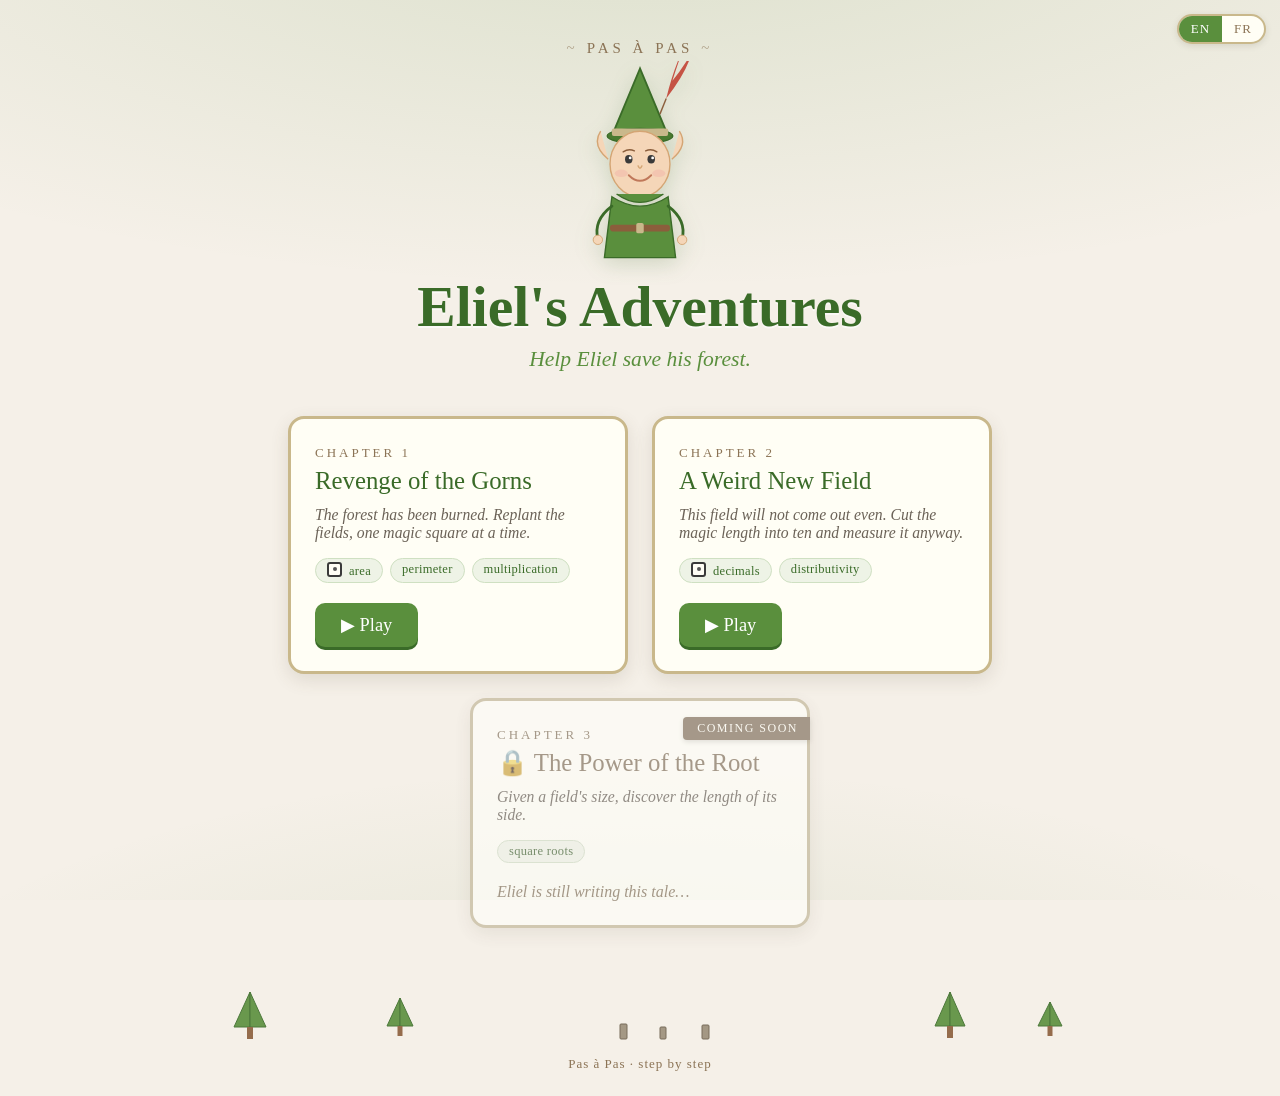
==== index.html @ 3725cdff "Chapter 2 "A Weird New Field" — deploy, and unlock it on the landing page New DEPLOY/chapter2/ with " ====
<!DOCTYPE html>
<html lang="en">
<head>
<meta charset="UTF-8">
<meta name="viewport" content="width=device-width, initial-scale=1.0">
<title>Eliel's Adventures — Pas à Pas</title>
<style>
  :root {
    --parchment: #f5f0e8;
    --cream: #fffef5;
    --forest: #5a8f3d;
    --forest-dark: #3a6b28;
    --wood: #8b7355;
    --wood-light: #c9b88b;
    --ink: #3a3a3a;
    --gorn-red: #c0392b;
  }

  * { box-sizing: border-box; margin: 0; padding: 0; }

  html, body { min-height: 100%; }

  body {
    font-family: 'Georgia', serif;
    color: var(--ink);
    background:
      radial-gradient(ellipse 120% 60% at 50% -10%, rgba(90,143,61,0.16), transparent 70%),
      radial-gradient(ellipse 90% 50% at 50% 120%, rgba(90,143,61,0.12), transparent 70%),
      var(--parchment);
    background-attachment: fixed;
    display: flex;
    flex-direction: column;
    align-items: center;
    padding: 40px 20px 0;
    min-height: 100vh;
  }

  /* ---------- Language toggle ---------- */
  .lang-toggle {
    position: fixed;
    top: 14px; right: 14px;
    display: flex;
    border: 2px solid var(--wood-light);
    border-radius: 999px;
    overflow: hidden;
    background: var(--cream);
    box-shadow: 0 2px 6px rgba(90,80,60,0.15);
    font-size: 13px;
    letter-spacing: 1px;
    z-index: 10;
  }
  .lang-toggle button {
    font-family: 'Georgia', serif;
    font-size: 13px;
    letter-spacing: 1px;
    border: none;
    background: transparent;
    color: var(--wood);
    padding: 5px 12px;
    cursor: pointer;
  }
  .lang-toggle button.active { background: var(--forest); color: #fff; }

  /* ---------- Hero ---------- */
  .hero {
    text-align: center;
    max-width: 640px;
    animation: rise 0.7s ease-out both;
  }

  .wordmark {
    font-size: 15px;
    letter-spacing: 4px;
    text-transform: uppercase;
    color: var(--wood);
    margin-bottom: 4px;
  }
  .wordmark::before, .wordmark::after { content: "~"; opacity: 0.6; margin: 0 8px; }

  .hero svg { width: 150px; height: auto; filter: drop-shadow(0 6px 10px rgba(58,107,40,0.18)); }

  .hero-title {
    font-size: clamp(2.3rem, 8vw, 3.6rem);
    color: var(--forest-dark);
    line-height: 1.05;
    margin: 6px 0 10px;
    text-shadow: 0 2px 0 rgba(255,255,255,0.6);
  }

  .subtitle {
    font-size: clamp(1.05rem, 3.5vw, 1.35rem);
    font-style: italic;
    color: var(--forest);
  }

  /* ---------- Quest cards ---------- */
  .quests {
    display: flex;
    flex-wrap: wrap;
    gap: 24px;
    justify-content: center;
    margin: 44px 0;
    width: 100%;
    max-width: 780px;
    animation: rise 0.7s ease-out 0.15s both;
  }

  .card {
    position: relative;
    width: 340px;
    max-width: 100%;
    background: var(--cream);
    border: 3px solid var(--wood-light);
    border-radius: 16px;
    padding: 26px 24px 24px;
    box-shadow: 0 6px 18px rgba(90,80,60,0.14);
    text-decoration: none;
    color: inherit;
    display: flex;
    flex-direction: column;
    transition: transform 0.18s ease, box-shadow 0.18s ease, border-color 0.18s ease;
  }

  .card.playable:hover, .card.playable:focus-visible {
    transform: translateY(-6px);
    box-shadow: 0 14px 30px rgba(58,107,40,0.22);
    border-color: var(--forest);
    outline: none;
  }

  .eyebrow {
    font-size: 13px;
    letter-spacing: 3px;
    text-transform: uppercase;
    color: var(--wood);
    margin-bottom: 6px;
  }

  .card-title { font-size: 1.55rem; color: var(--forest-dark); line-height: 1.15; }
  .card-flavor { font-size: 0.98rem; color: #6b6257; font-style: italic; margin: 10px 0 16px; }

  .tags { display: flex; flex-wrap: wrap; gap: 7px; margin-bottom: 20px; }
  .tag {
    font-size: 12.5px;
    letter-spacing: 0.3px;
    color: var(--forest-dark);
    background: #eef3e6;
    border: 1px solid #cfe0c2;
    border-radius: 999px;
    padding: 3px 11px;
  }

  .play-btn {
    margin-top: auto;
    align-self: flex-start;
    background: var(--forest);
    color: #fff;
    font-family: 'Georgia', serif;
    font-size: 1.15rem;
    padding: 11px 26px;
    border-radius: 10px;
    box-shadow: 0 3px 0 var(--forest-dark);
  }
  .card.playable:hover .play-btn { background: #4a7a30; }

  /* Magic-square seed motif (echo of the app) */
  .seed {
    display: inline-block;
    width: 15px; height: 15px;
    background: var(--cream);
    border: 2px solid var(--ink);
    border-radius: 3px;
    position: relative;
    vertical-align: -2px;
    margin-right: 7px;
  }
  .seed::after {
    content: ""; position: absolute; inset: 0; margin: auto;
    width: 4px; height: 4px; border-radius: 50%; background: #555;
  }

  /* ---------- Locked card ---------- */
  .card.locked { opacity: 0.7; filter: grayscale(0.35); cursor: default; }
  .card.locked .card-title { color: var(--wood); }
  .ribbon {
    position: absolute; top: 16px; right: -3px;
    background: var(--wood); color: var(--cream);
    font-size: 12px; letter-spacing: 1.5px; text-transform: uppercase;
    padding: 4px 12px 4px 14px;
    border-radius: 4px 0 0 4px;
    box-shadow: 0 2px 5px rgba(0,0,0,0.15);
  }
  .locked-note { margin-top: auto; color: var(--wood); font-style: italic; font-size: 1rem; }

  /* ---------- Tree-line footer ---------- */
  .treeline { width: 100%; max-width: 900px; margin-top: auto; line-height: 0; opacity: 0.9; }
  .footnote {
    text-align: center; color: var(--wood); font-size: 13px;
    letter-spacing: 1px; padding: 14px 0 24px;
  }

  @keyframes rise {
    from { opacity: 0; transform: translateY(16px); }
    to   { opacity: 1; transform: translateY(0); }
  }
  @media (prefers-reduced-motion: reduce) {
    .hero, .quests { animation: none; }
  }
</style>
</head>
<body>

  <div class="lang-toggle" role="group" aria-label="Language">
    <button type="button" data-lang="en">EN</button>
    <button type="button" data-lang="fr">FR</button>
  </div>

  <header class="hero">
    <div class="wordmark">Pas à Pas</div>
    <svg width="150" height="206" viewBox="0 0 160 220" xmlns="http://www.w3.org/2000/svg" role="img" aria-label="Eliel the elf">
      <!-- Pointed hat -->
      <polygon points="80,8 50,80 110,80" fill="#5a8f3d" stroke="#3a6b28" stroke-width="2"/>
      <!-- Hat brim curve -->
      <ellipse cx="80" cy="80" rx="35" ry="8" fill="#4a7a30" stroke="#3a6b28" stroke-width="1.5"/>
      <!-- Hat band -->
      <rect x="50" y="72" width="60" height="8" rx="2" fill="#c9b88b"/>
      <!-- Feather quill -->
      <g transform="translate(108,40) rotate(25)">
        <path d="M0,0 Q8,-35 4,-55 Q2,-35 -2,-20 Q-4,-35 -6,-55 Q-6,-30 0,0Z" fill="#c0392b" opacity="0.85"/>
        <line x1="0" y1="0" x2="1" y2="18" stroke="#8b5e3c" stroke-width="1.5"/>
      </g>
      <!-- Ears (pointed!) -->
      <path d="M46,105 Q28,90 38,75" fill="#f5d6b8" stroke="#d4a574" stroke-width="1.5"/>
      <path d="M114,105 Q132,90 122,75" fill="#f5d6b8" stroke="#d4a574" stroke-width="1.5"/>
      <!-- Face -->
      <ellipse cx="80" cy="110" rx="32" ry="35" fill="#f5d6b8" stroke="#d4a574" stroke-width="1.5"/>
      <!-- Eyes -->
      <ellipse cx="68" cy="105" rx="4" ry="4.5" fill="#3a3a3a"/>
      <ellipse cx="92" cy="105" rx="4" ry="4.5" fill="#3a3a3a"/>
      <!-- Eye shine -->
      <circle cx="69.5" cy="103.5" r="1.5" fill="white"/>
      <circle cx="93.5" cy="103.5" r="1.5" fill="white"/>
      <!-- Eyebrows -->
      <path d="M62,97 Q68,93 74,96" fill="none" stroke="#8b5e3c" stroke-width="1.5" stroke-linecap="round"/>
      <path d="M86,96 Q92,93 98,97" fill="none" stroke="#8b5e3c" stroke-width="1.5" stroke-linecap="round"/>
      <!-- Nose -->
      <path d="M78,112 Q80,117 82,112" fill="none" stroke="#d4a574" stroke-width="1.5" stroke-linecap="round"/>
      <!-- Smile -->
      <path d="M68,122 Q80,134 92,122" fill="none" stroke="#c0785a" stroke-width="2" stroke-linecap="round"/>
      <!-- Rosy cheeks -->
      <ellipse cx="60" cy="120" rx="7" ry="4" fill="#f0a0a0" opacity="0.3"/>
      <ellipse cx="100" cy="120" rx="7" ry="4" fill="#f0a0a0" opacity="0.3"/>
      <!-- Tunic collar -->
      <path d="M55,142 Q80,160 105,142" fill="#5a8f3d" stroke="#3a6b28" stroke-width="1.5"/>
      <!-- Body / tunic -->
      <path d="M50,145 L42,210 L118,210 L110,145 Q80,165 50,145Z" fill="#5a8f3d" stroke="#3a6b28" stroke-width="1.5"/>
      <!-- Belt -->
      <rect x="48" y="175" width="64" height="7" rx="3" fill="#8b5e3c"/>
      <rect x="76" y="173" width="8" height="11" rx="2" fill="#c9b88b"/>
      <!-- Arms -->
      <path d="M50,155 Q30,170 35,190" fill="none" stroke="#3a6b28" stroke-width="3" stroke-linecap="round"/>
      <path d="M110,155 Q130,170 125,190" fill="none" stroke="#3a6b28" stroke-width="3" stroke-linecap="round"/>
      <!-- Hands -->
      <circle cx="35" cy="191" r="5" fill="#f5d6b8" stroke="#d4a574" stroke-width="1"/>
      <circle cx="125" cy="191" r="5" fill="#f5d6b8" stroke="#d4a574" stroke-width="1"/>
    </svg>
    <h1 class="hero-title" data-i18n="heroTitle">Eliel's Adventures</h1>
    <p class="subtitle" data-i18n="subtitle">Help Eliel save his forest.</p>
  </header>

  <main class="quests">

    <a class="card playable" id="ch1-link" href="chapter1/">
      <div class="eyebrow" data-i18n="ch1Eyebrow">Chapter 1</div>
      <div class="card-title" data-i18n="ch1Title">Revenge of the Gorns</div>
      <p class="card-flavor" data-i18n="ch1Flavor">The forest has been burned. Replant the fields, one magic square at a time.</p>
      <div class="tags">
        <span class="tag"><span class="seed"></span><span data-i18n="tagArea">area</span></span>
        <span class="tag" data-i18n="tagPerimeter">perimeter</span>
        <span class="tag" data-i18n="tagMultiplication">multiplication</span>
      </div>
      <span class="play-btn" data-i18n="play">▶ Play</span>
    </a>

    <a class="card playable" id="ch2-link" href="chapter2/">
      <div class="eyebrow" data-i18n="ch2Eyebrow">Chapter 2</div>
      <div class="card-title" data-i18n="ch2Title">A Weird New Field</div>
      <p class="card-flavor" data-i18n="ch2Flavor">This field will not come out even. Cut the magic length into ten and measure it anyway.</p>
      <div class="tags">
        <span class="tag"><span class="seed"></span><span data-i18n="tagDecimals">decimals</span></span>
        <span class="tag" data-i18n="tagDistributivity">distributivity</span>
      </div>
      <span class="play-btn" data-i18n="play">▶ Play</span>
    </a>

    <div class="card locked" aria-disabled="true">
      <div class="ribbon" data-i18n="comingSoon">Coming soon</div>
      <div class="eyebrow" data-i18n="ch3Eyebrow">Chapter 3</div>
      <div class="card-title" data-i18n="ch3Title">🔒 The Power of the Root</div>
      <p class="card-flavor" data-i18n="ch3Flavor">Given a field's size, discover the length of its side.</p>
      <div class="tags">
        <span class="tag" data-i18n="tagRoots">square roots</span>
      </div>
      <span class="locked-note" data-i18n="lockedNote">Eliel is still writing this tale…</span>
    </div>

  </main>

  <svg class="treeline" viewBox="0 0 900 70" preserveAspectRatio="xMidYMax meet" xmlns="http://www.w3.org/2000/svg" aria-hidden="true">
    <g fill="#5a8f3d" stroke="#3a6b28" stroke-width="1">
      <g transform="translate(60,0)"><polygon points="0,55 -16,55 0,20"/><polygon points="0,55 16,55 0,20"/><rect x="-3" y="55" width="6" height="12" fill="#8b5e3c" stroke="none"/></g>
      <g transform="translate(210,4)"><polygon points="0,50 -13,50 0,22"/><polygon points="0,50 13,50 0,22"/><rect x="-2.5" y="50" width="5" height="10" fill="#8b5e3c" stroke="none"/></g>
      <g transform="translate(760,2)"><polygon points="0,52 -15,52 0,18"/><polygon points="0,52 15,52 0,18"/><rect x="-3" y="52" width="6" height="12" fill="#8b5e3c" stroke="none"/></g>
      <g transform="translate(860,6)"><polygon points="0,48 -12,48 0,24"/><polygon points="0,48 12,48 0,24"/><rect x="-2.5" y="48" width="5" height="10" fill="#8b5e3c" stroke="none"/></g>
    </g>
    <!-- burned stumps in the middle: the part still waiting to be replanted -->
    <g fill="#9c8f7a" stroke="#6b5e4a" stroke-width="1">
      <rect x="430" y="52" width="7" height="15" rx="1"/>
      <rect x="470" y="55" width="6" height="12" rx="1"/>
      <rect x="512" y="53" width="7" height="14" rx="1"/>
    </g>
  </svg>
  <div class="footnote" data-i18n="footnote">Pas à Pas · step by step</div>

<script>
  // ---- Language dictionary (landing page) ----
  const STRINGS = {
    en: {
      heroTitle: "Eliel's Adventures",
      subtitle: "Help Eliel save his forest.",
      ch1Eyebrow: "Chapter 1",
      ch1Title: "Revenge of the Gorns",
      ch1Flavor: "The forest has been burned. Replant the fields, one magic square at a time.",
      tagArea: "area",
      tagPerimeter: "perimeter",
      tagMultiplication: "multiplication",
      play: "▶ Play",
      comingSoon: "Coming soon",
      ch2Eyebrow: "Chapter 2",
      ch2Title: "A Weird New Field",
      ch2Flavor: "This field will not come out even. Cut the magic length into ten and measure it anyway.",
      tagDecimals: "decimals",
      tagDistributivity: "distributivity",
      ch3Eyebrow: "Chapter 3",
      ch3Title: "🔒 The Power of the Root",
      ch3Flavor: "Given a field's size, discover the length of its side.",
      tagRoots: "square roots",
      lockedNote: "Eliel is still writing this tale…",
      footnote: "Pas à Pas · step by step",
    },
    fr: {
      heroTitle: "Les Aventures d'Eliel",
      subtitle: "Aide Eliel à sauver sa forêt.",
      ch1Eyebrow: "Chapitre 1",
      ch1Title: "La Revanche des Gorns",
      ch1Flavor: "La forêt a été brûlée. Replante les champs, un carré magique à la fois.",
      tagArea: "aire",
      tagPerimeter: "périmètre",
      tagMultiplication: "multiplication",
      play: "▶ Jouer",
      comingSoon: "Bientôt",
      ch2Eyebrow: "Chapitre 2",
      ch2Title: "Un Drôle de Nouveau Champ",
      ch2Flavor: "Ce champ-là ne tombe pas juste. Coupe la longueur magique en dix et mesure-le quand même.",
      tagDecimals: "nombres décimaux",
      tagDistributivity: "distributivité",
      ch3Eyebrow: "Chapitre 3",
      ch3Title: "🔒 Le Pouvoir de la Racine",
      ch3Flavor: "À partir de la taille d'un champ, découvre la longueur de son côté.",
      tagRoots: "racines carrées",
      lockedNote: "Eliel écrit encore ce conte…",
      footnote: "Pas à Pas · pas à pas",
    },
  };

  // ---- Resolve language: URL param > localStorage > default 'en' ----
  function resolveLang() {
    const p = new URLSearchParams(location.search).get('lang');
    if (p === 'en' || p === 'fr') { try { localStorage.setItem('pap_lang', p); } catch (e) {} return p; }
    try { const s = localStorage.getItem('pap_lang'); if (s === 'en' || s === 'fr') return s; } catch (e) {}
    return 'en';
  }
  const LANG = resolveLang();

  // ---- Apply ----
  function applyLang() {
    document.documentElement.lang = LANG;
    const dict = STRINGS[LANG] || STRINGS.en;
    document.querySelectorAll('[data-i18n]').forEach(el => {
      const key = el.getAttribute('data-i18n');
      if (dict[key] != null) el.textContent = dict[key];
    });
    // Propagate language into EVERY playable quest link, so a shared /chapterN/ link stays in
    // language. Driven off each card's own href rather than a hardcoded id, so unlocking the
    // next chapter is one card and no script change.
    document.querySelectorAll('a.card.playable[href]').forEach(link => {
      const base = link.getAttribute('href').split('?')[0];
      link.setAttribute('href', LANG === 'en' ? base : base + '?lang=' + LANG);
    });
    // Toggle active state
    document.querySelectorAll('.lang-toggle button').forEach(b => {
      b.classList.toggle('active', b.getAttribute('data-lang') === LANG);
    });
  }
  applyLang();

  // ---- Toggle: set + reload in the chosen language ----
  document.querySelectorAll('.lang-toggle button').forEach(b => {
    b.addEventListener('click', () => {
      const to = b.getAttribute('data-lang');
      if (to === LANG) return;
      try { localStorage.setItem('pap_lang', to); } catch (e) {}
      const url = new URL(location.href);
      url.searchParams.set('lang', to);
      location.href = url.toString();
    });
  });
</script>

</body>
</html>
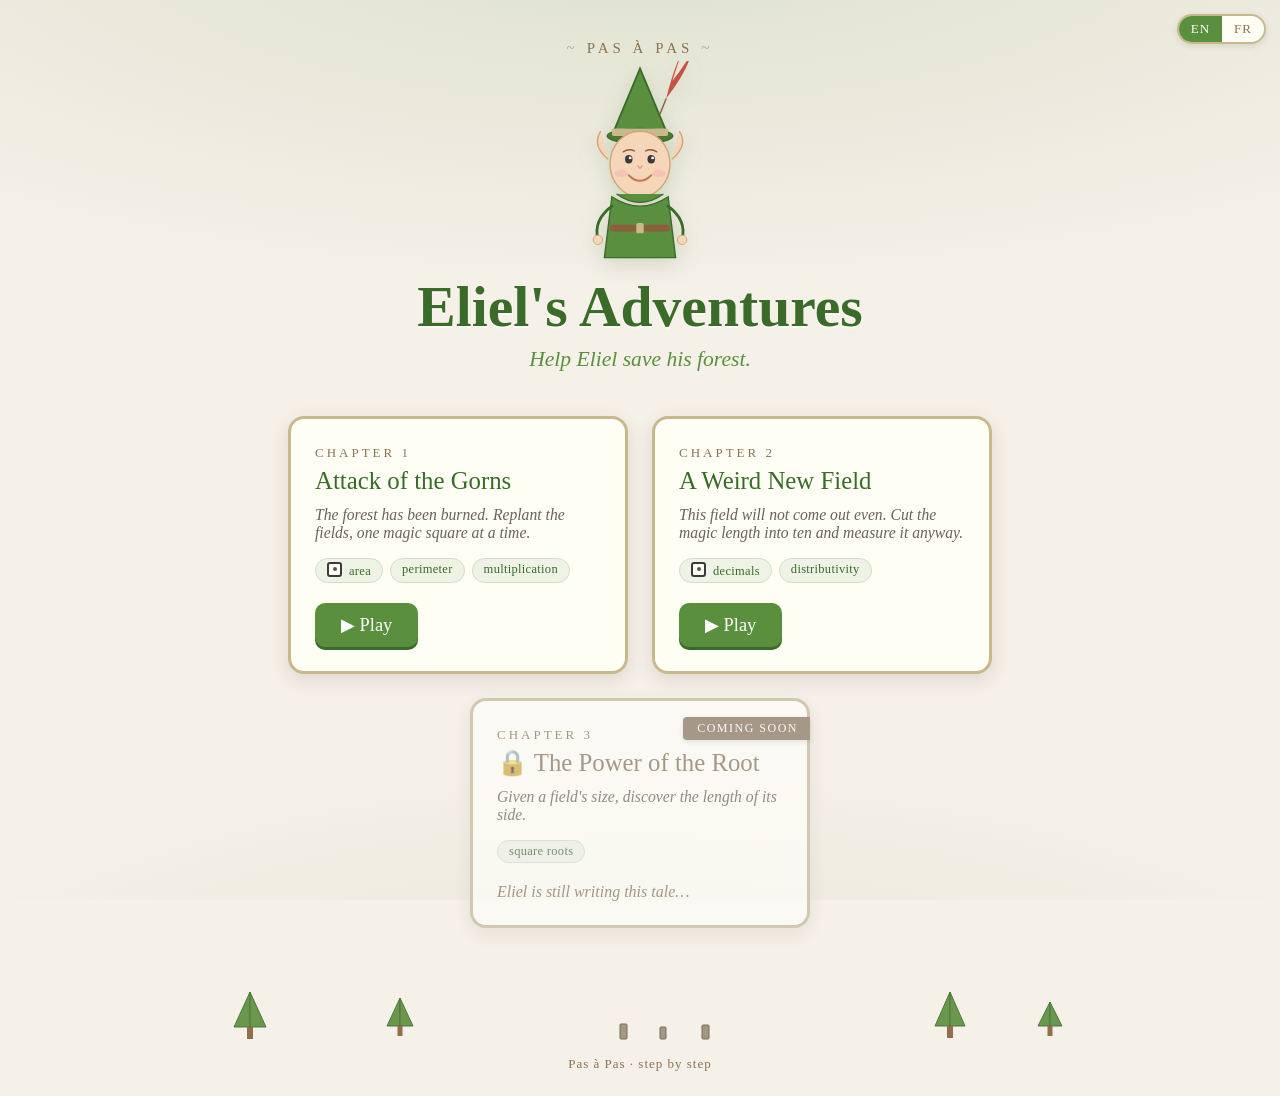
==== commit a3a4febe: "Redeploy: Ch1 renamed to 'Attack of the Gorns' / « L'attaque des Gorns ». Still NOT PUSHED." ====
--- a/index.html
+++ b/index.html
@@ -272,7 +272,7 @@
 
     <a class="card playable" id="ch1-link" href="chapter1/">
       <div class="eyebrow" data-i18n="ch1Eyebrow">Chapter 1</div>
-      <div class="card-title" data-i18n="ch1Title">Revenge of the Gorns</div>
+      <div class="card-title" data-i18n="ch1Title">Attack of the Gorns</div>
       <p class="card-flavor" data-i18n="ch1Flavor">The forest has been burned. Replant the fields, one magic square at a time.</p>
       <div class="tags">
         <span class="tag"><span class="seed"></span><span data-i18n="tagArea">area</span></span>
@@ -329,7 +329,7 @@
       heroTitle: "Eliel's Adventures",
       subtitle: "Help Eliel save his forest.",
       ch1Eyebrow: "Chapter 1",
-      ch1Title: "Revenge of the Gorns",
+      ch1Title: "Attack of the Gorns",
       ch1Flavor: "The forest has been burned. Replant the fields, one magic square at a time.",
       tagArea: "area",
       tagPerimeter: "perimeter",
@@ -352,7 +352,7 @@
       heroTitle: "Les Aventures d'Eliel",
       subtitle: "Aide Eliel à sauver sa forêt.",
       ch1Eyebrow: "Chapitre 1",
-      ch1Title: "La Revanche des Gorns",
+      ch1Title: "L'attaque des Gorns",
       ch1Flavor: "La forêt a été brûlée. Replante les champs, un carré magique à la fois.",
       tagArea: "aire",
       tagPerimeter: "périmètre",
@@ -360,7 +360,7 @@
       play: "▶ Jouer",
       comingSoon: "Bientôt",
       ch2Eyebrow: "Chapitre 2",
-      ch2Title: "Un Drôle de Nouveau Champ",
+      ch2Title: "Un champ étrange",
       ch2Flavor: "Ce champ-là ne tombe pas juste. Coupe la longueur magique en dix et mesure-le quand même.",
       tagDecimals: "nombres décimaux",
       tagDistributivity: "distributivité",
@@ -393,8 +393,14 @@
     // Propagate language into EVERY playable quest link, so a shared /chapterN/ link stays in
     // language. Driven off each card's own href rather than a hardcoded id, so unlocking the
     // next chapter is one card and no script change.
+    //
+    // The hrefs are bare directories ("chapter2/") because that is the clean URL to share, and a
+    // web server resolves it to that folder's index.html. Opened from DISK there is no server to
+    // do that, and the browser offers a file picker instead — so on file:// the link is spelled
+    // out in full. Dev affordance only: over http(s) the pretty URL is what gets used.
+    const local = location.protocol === 'file:';
     document.querySelectorAll('a.card.playable[href]').forEach(link => {
-      const base = link.getAttribute('href').split('?')[0];
+      const base = link.getAttribute('href').split('?')[0] + (local ? 'index.html' : '');
       link.setAttribute('href', LANG === 'en' ? base : base + '?lang=' + LANG);
     });
     // Toggle active state
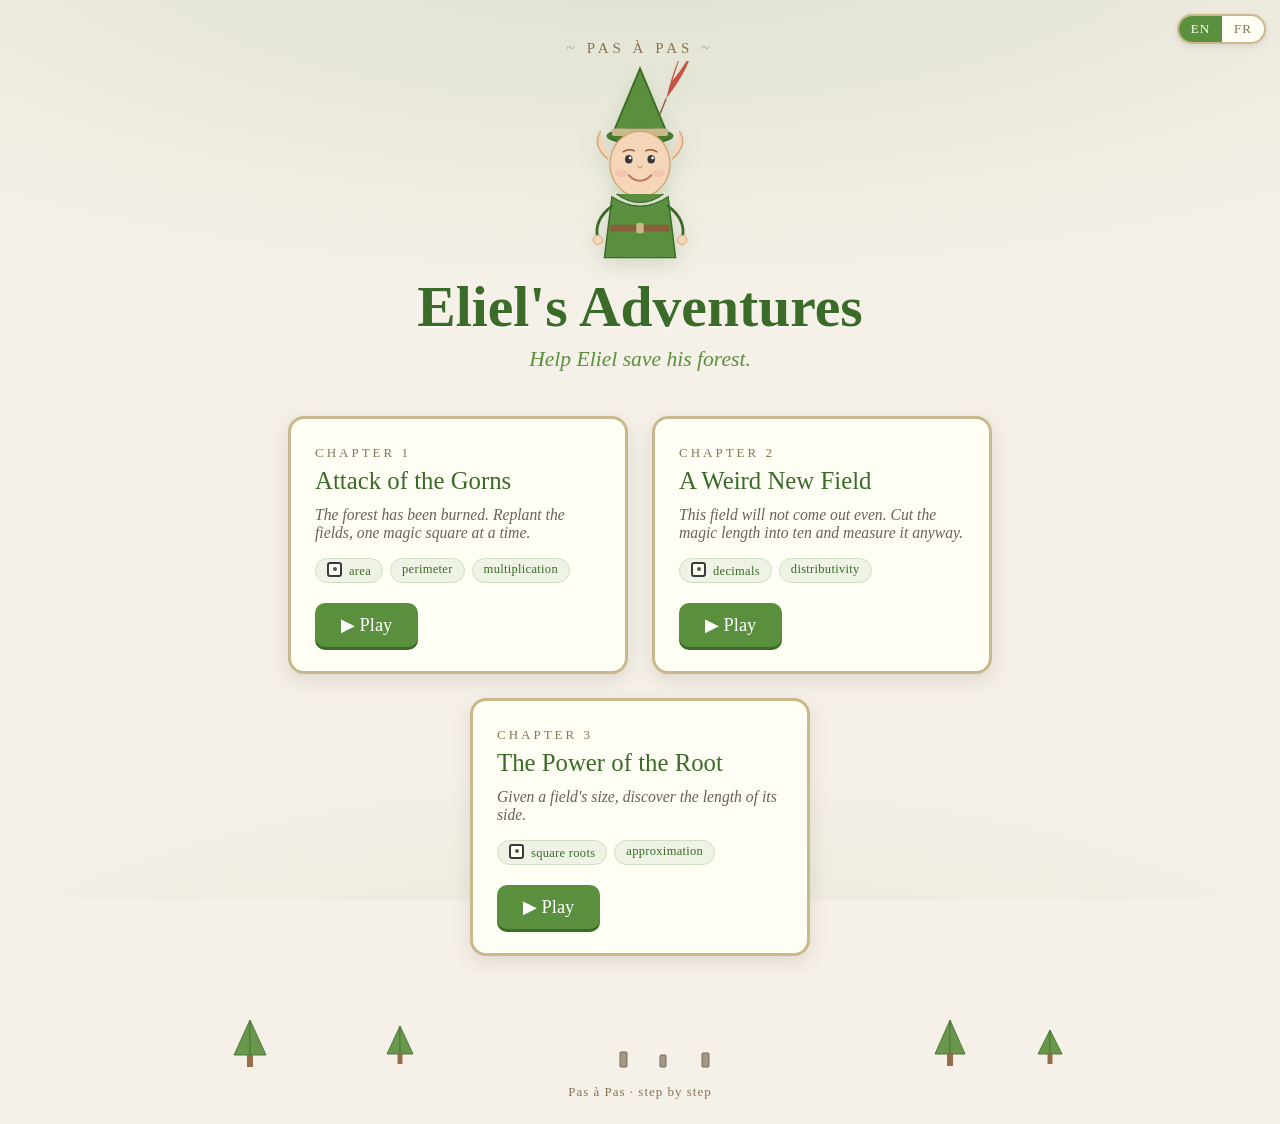
==== commit 9dd8ab6a: "Deploy Chapter 3 "The Power of the Root" — 150 steps, EN + FR. NOT PUSHED. New `DEPLOY/chapter3/` wi" ====
--- a/index.html
+++ b/index.html
@@ -293,16 +293,16 @@
       <span class="play-btn" data-i18n="play">▶ Play</span>
     </a>
 
-    <div class="card locked" aria-disabled="true">
-      <div class="ribbon" data-i18n="comingSoon">Coming soon</div>
+    <a class="card playable" id="ch3-link" href="chapter3/">
       <div class="eyebrow" data-i18n="ch3Eyebrow">Chapter 3</div>
-      <div class="card-title" data-i18n="ch3Title">🔒 The Power of the Root</div>
+      <div class="card-title" data-i18n="ch3Title">The Power of the Root</div>
       <p class="card-flavor" data-i18n="ch3Flavor">Given a field's size, discover the length of its side.</p>
       <div class="tags">
-        <span class="tag" data-i18n="tagRoots">square roots</span>
+        <span class="tag"><span class="seed"></span><span data-i18n="tagRoots">square roots</span></span>
+        <span class="tag" data-i18n="tagApprox">approximation</span>
       </div>
-      <span class="locked-note" data-i18n="lockedNote">Eliel is still writing this tale…</span>
-    </div>
+      <span class="play-btn" data-i18n="play">▶ Play</span>
+    </a>
 
   </main>
 
@@ -342,9 +342,10 @@
       tagDecimals: "decimals",
       tagDistributivity: "distributivity",
       ch3Eyebrow: "Chapter 3",
-      ch3Title: "🔒 The Power of the Root",
+      ch3Title: "The Power of the Root",
       ch3Flavor: "Given a field's size, discover the length of its side.",
       tagRoots: "square roots",
+      tagApprox: "approximation",
       lockedNote: "Eliel is still writing this tale…",
       footnote: "Pas à Pas · step by step",
     },
@@ -365,9 +366,10 @@
       tagDecimals: "nombres décimaux",
       tagDistributivity: "distributivité",
       ch3Eyebrow: "Chapitre 3",
-      ch3Title: "🔒 Le Pouvoir de la Racine",
+      ch3Title: "Le Pouvoir de la Racine",
       ch3Flavor: "À partir de la taille d'un champ, découvre la longueur de son côté.",
       tagRoots: "racines carrées",
+      tagApprox: "approximation",
       lockedNote: "Eliel écrit encore ce conte…",
       footnote: "Pas à Pas · pas à pas",
     },
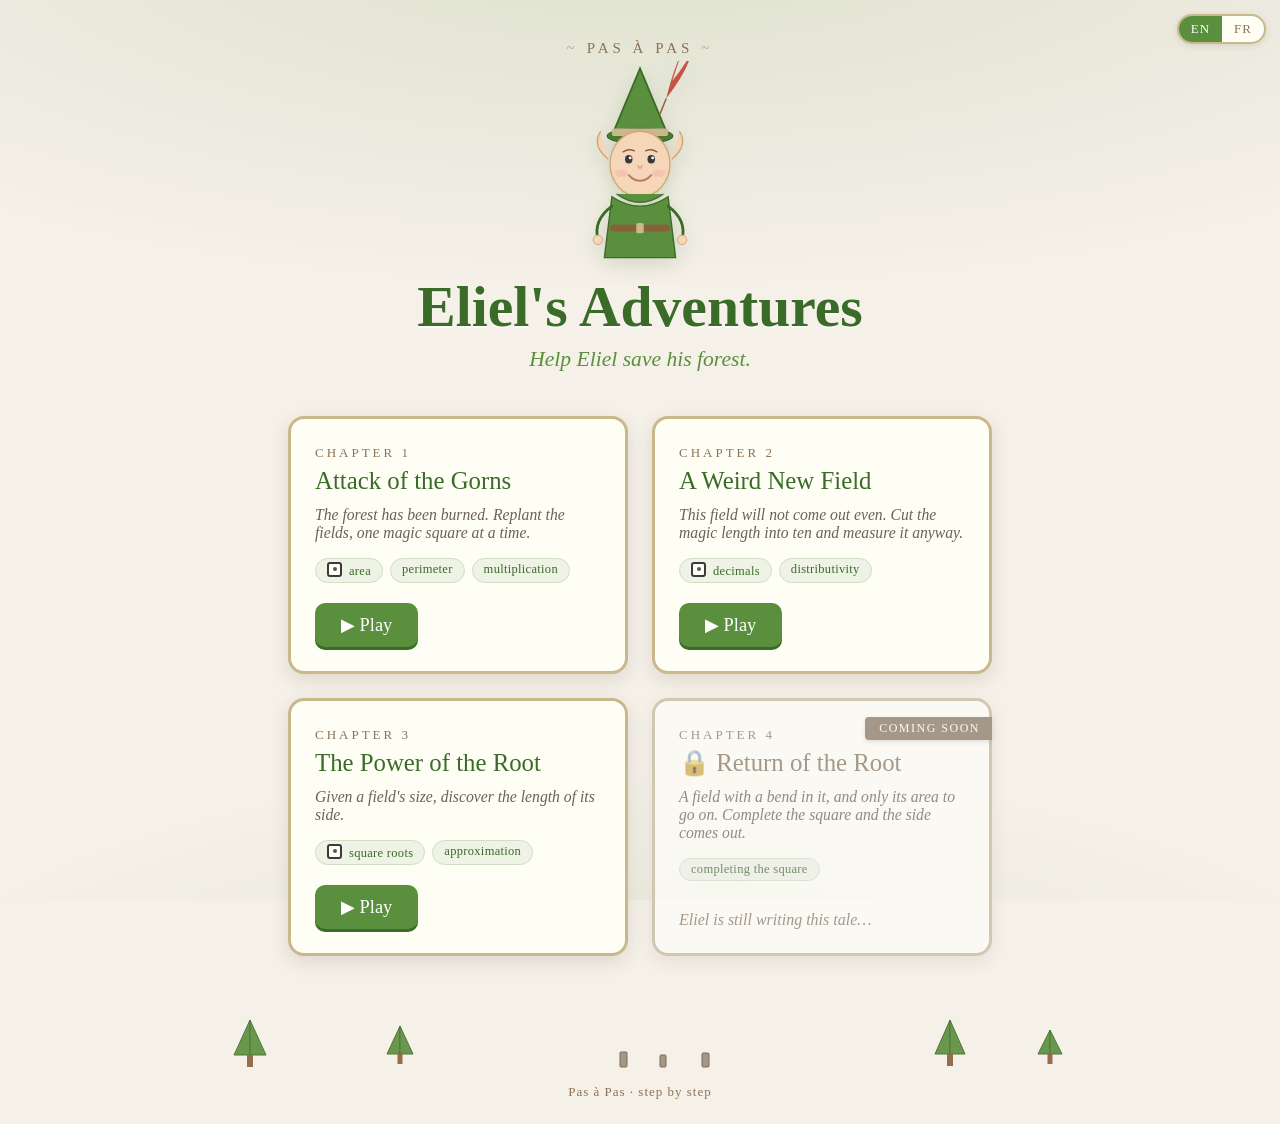
==== commit 18d91c63: "Landing: Chapter 4 "Return of the Root" advertised as coming soon. NOT PUSHED. A locked card for the" ====
--- a/index.html
+++ b/index.html
@@ -304,6 +304,17 @@
       <span class="play-btn" data-i18n="play">▶ Play</span>
     </a>
 
+    <div class="card locked" aria-disabled="true">
+      <div class="ribbon" data-i18n="comingSoon">Coming soon</div>
+      <div class="eyebrow" data-i18n="ch4Eyebrow">Chapter 4</div>
+      <div class="card-title" data-i18n="ch4Title">🔒 Return of the Root</div>
+      <p class="card-flavor" data-i18n="ch4Flavor">A field with a bend in it, and only its area to go on. Complete the square and the side comes out.</p>
+      <div class="tags">
+        <span class="tag" data-i18n="tagComplete">completing the square</span>
+      </div>
+      <span class="locked-note" data-i18n="lockedNote">Eliel is still writing this tale…</span>
+    </div>
+
   </main>
 
   <svg class="treeline" viewBox="0 0 900 70" preserveAspectRatio="xMidYMax meet" xmlns="http://www.w3.org/2000/svg" aria-hidden="true">
@@ -346,6 +357,10 @@
       ch3Flavor: "Given a field's size, discover the length of its side.",
       tagRoots: "square roots",
       tagApprox: "approximation",
+      ch4Eyebrow: "Chapter 4",
+      ch4Title: "🔒 Return of the Root",
+      ch4Flavor: "A field with a bend in it, and only its area to go on. Complete the square and the side comes out.",
+      tagComplete: "completing the square",
       lockedNote: "Eliel is still writing this tale…",
       footnote: "Pas à Pas · step by step",
     },
@@ -370,6 +385,10 @@
       ch3Flavor: "À partir de la taille d'un champ, découvre la longueur de son côté.",
       tagRoots: "racines carrées",
       tagApprox: "approximation",
+      ch4Eyebrow: "Chapitre 4",
+      ch4Title: "🔒 Le Retour de la Racine",
+      ch4Flavor: "Un champ avec un coude, et rien que son aire pour s\u2019y prendre. Complète le carré, et le côté sortira tout seul.",
+      tagComplete: "compléter le carré",
       lockedNote: "Eliel écrit encore ce conte…",
       footnote: "Pas à Pas · pas à pas",
     },
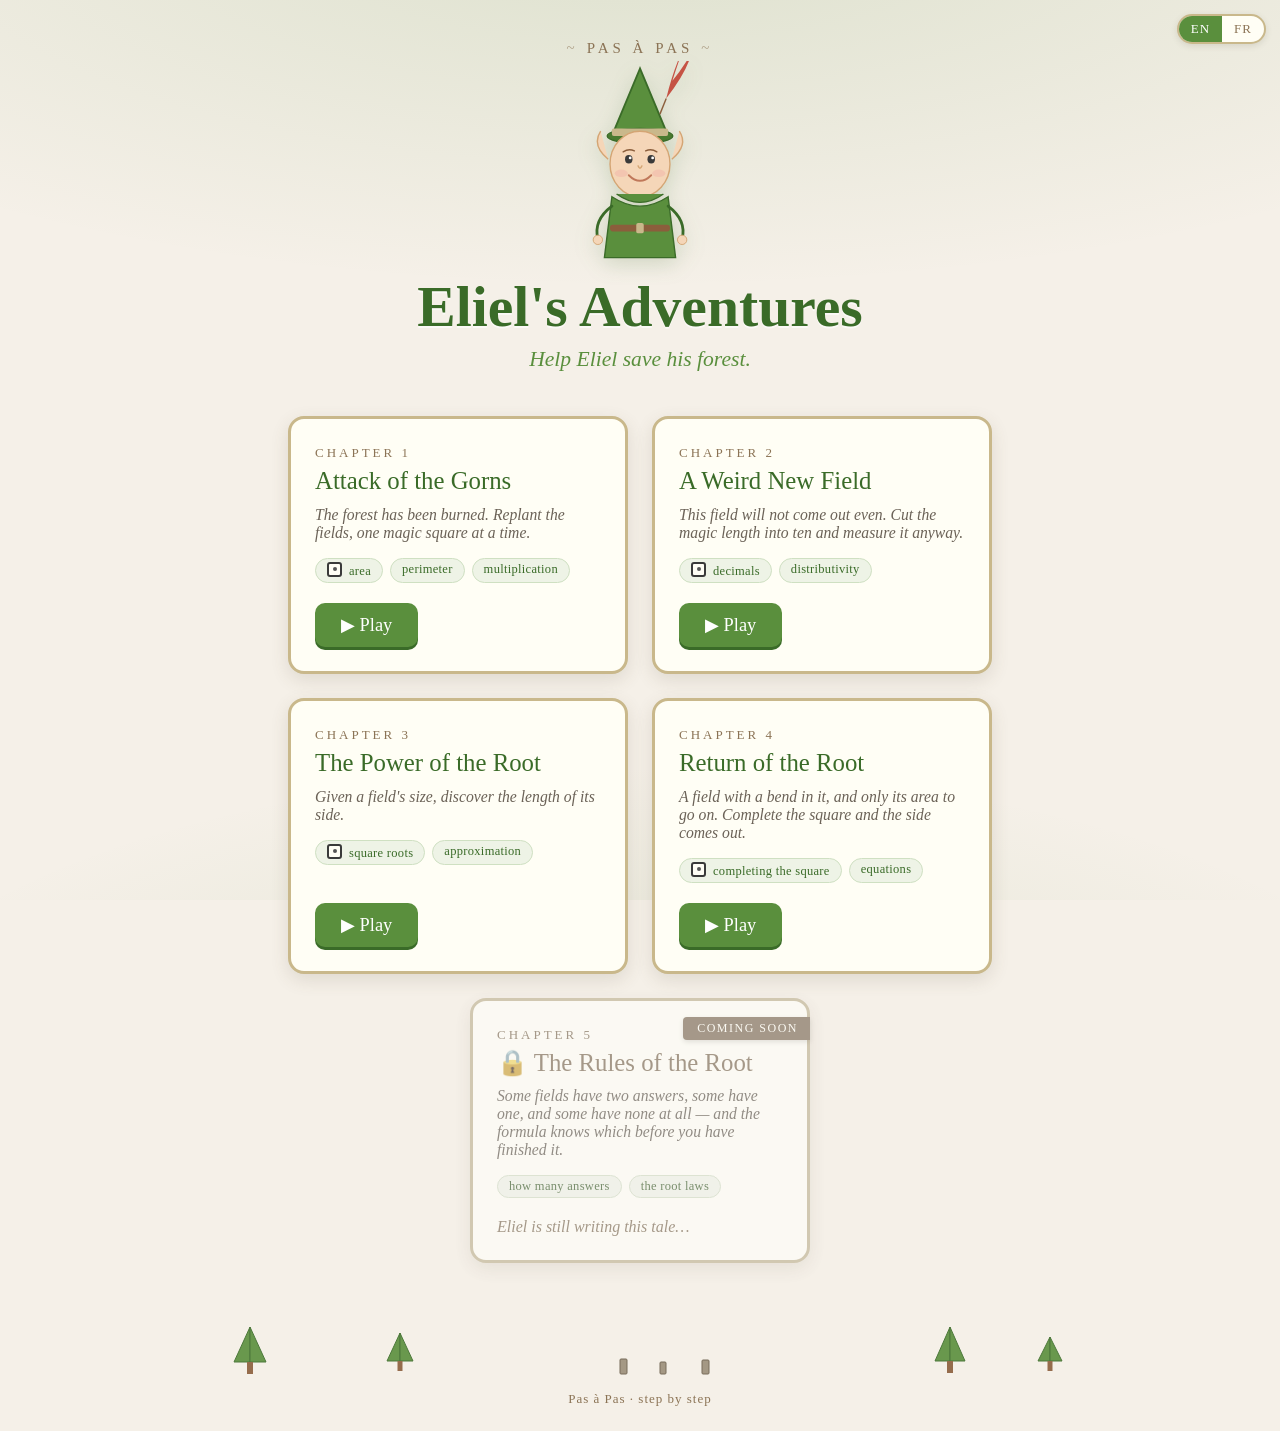
==== commit a75cb144: "Chapter 4 "Return of the Root" is live — 95 steps, EN + FR New DEPLOY/chapter4/ with its own copy of" ====
--- a/index.html
+++ b/index.html
@@ -304,13 +304,25 @@
       <span class="play-btn" data-i18n="play">▶ Play</span>
     </a>
 
+    <a class="card playable" id="ch4-link" href="chapter4/">
+      <div class="eyebrow" data-i18n="ch4Eyebrow">Chapter 4</div>
+      <div class="card-title" data-i18n="ch4Title">Return of the Root</div>
+      <p class="card-flavor" data-i18n="ch4Flavor">A field with a bend in it, and only its area to go on. Complete the square and the side comes out.</p>
+      <div class="tags">
+        <span class="tag"><span class="seed"></span><span data-i18n="tagComplete">completing the square</span></span>
+        <span class="tag" data-i18n="tagEquations">equations</span>
+      </div>
+      <span class="play-btn" data-i18n="play">▶ Play</span>
+    </a>
+
     <div class="card locked" aria-disabled="true">
       <div class="ribbon" data-i18n="comingSoon">Coming soon</div>
-      <div class="eyebrow" data-i18n="ch4Eyebrow">Chapter 4</div>
-      <div class="card-title" data-i18n="ch4Title">🔒 Return of the Root</div>
-      <p class="card-flavor" data-i18n="ch4Flavor">A field with a bend in it, and only its area to go on. Complete the square and the side comes out.</p>
+      <div class="eyebrow" data-i18n="ch5Eyebrow">Chapter 5</div>
+      <div class="card-title" data-i18n="ch5Title">🔒 The Rules of the Root</div>
+      <p class="card-flavor" data-i18n="ch5Flavor">Some fields have two answers, some have one, and some have none at all — and the formula knows which before you have finished it.</p>
       <div class="tags">
-        <span class="tag" data-i18n="tagComplete">completing the square</span>
+        <span class="tag" data-i18n="tagHowMany">how many answers</span>
+        <span class="tag" data-i18n="tagLaws">the root laws</span>
       </div>
       <span class="locked-note" data-i18n="lockedNote">Eliel is still writing this tale…</span>
     </div>
@@ -358,9 +370,15 @@
       tagRoots: "square roots",
       tagApprox: "approximation",
       ch4Eyebrow: "Chapter 4",
-      ch4Title: "🔒 Return of the Root",
+      ch4Title: "Return of the Root",
       ch4Flavor: "A field with a bend in it, and only its area to go on. Complete the square and the side comes out.",
       tagComplete: "completing the square",
+      tagEquations: "equations",
+      ch5Eyebrow: "Chapter 5",
+      ch5Title: "🔒 The Rules of the Root",
+      ch5Flavor: "Some fields have two answers, some have one, and some have none at all — and the formula knows which before you have finished it.",
+      tagHowMany: "how many answers",
+      tagLaws: "the root laws",
       lockedNote: "Eliel is still writing this tale…",
       footnote: "Pas à Pas · step by step",
     },
@@ -386,9 +404,15 @@
       tagRoots: "racines carrées",
       tagApprox: "approximation",
       ch4Eyebrow: "Chapitre 4",
-      ch4Title: "🔒 Le Retour de la Racine",
+      ch4Title: "Le Retour de la Racine",
       ch4Flavor: "Un champ avec un coude, et rien que son aire pour s\u2019y prendre. Complète le carré, et le côté sortira tout seul.",
       tagComplete: "compléter le carré",
+      tagEquations: "équations",
+      ch5Eyebrow: "Chapitre 5",
+      ch5Title: "🔒 Les Règles de la Racine",
+      ch5Flavor: "Certains champs ont deux réponses, d'autres une seule, d'autres aucune — et la formule le sait avant même qu'on l'ait finie.",
+      tagHowMany: "combien de réponses",
+      tagLaws: "les règles des racines",
       lockedNote: "Eliel écrit encore ce conte…",
       footnote: "Pas à Pas · pas à pas",
     },
